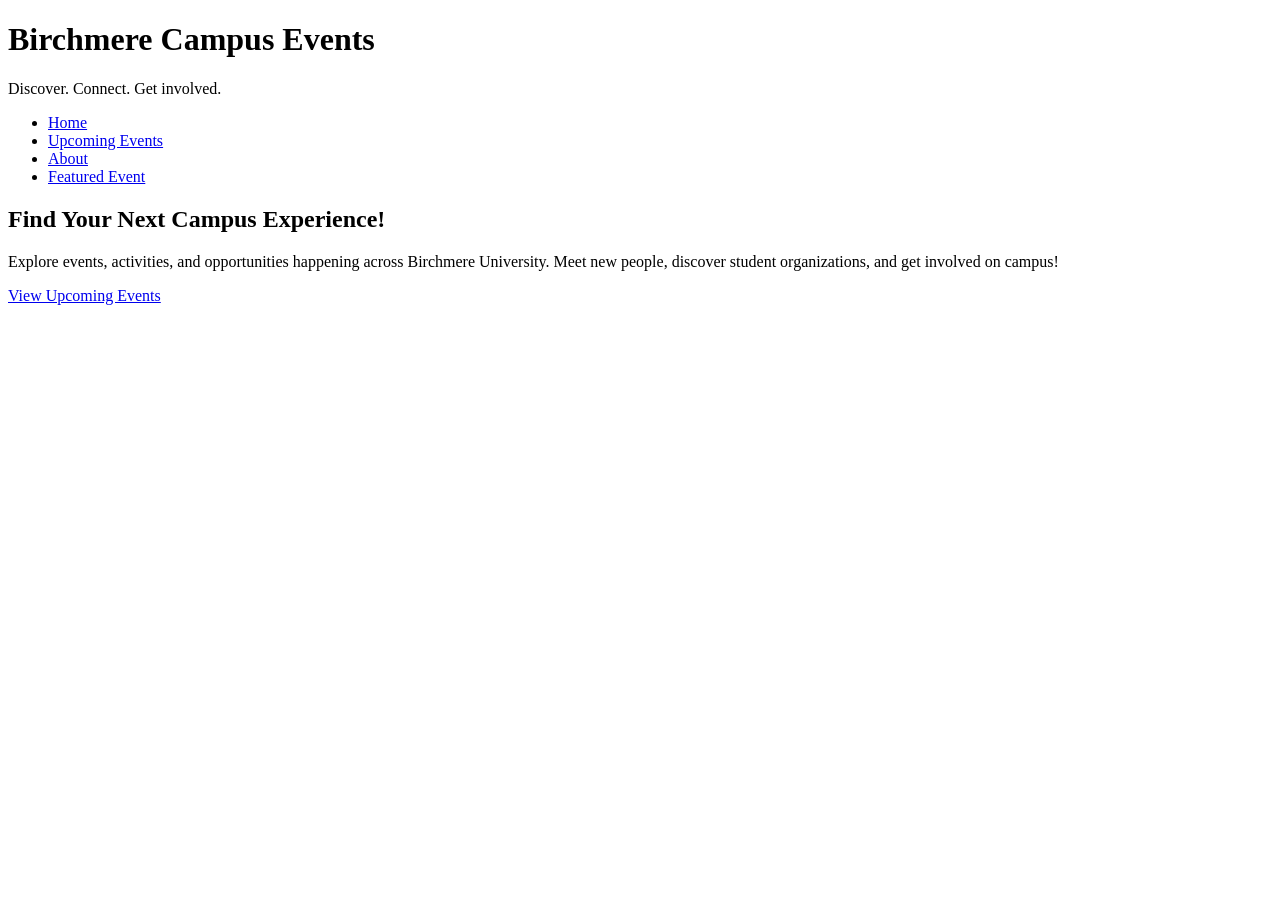
==== index.html @ f166d803 "working on event.html and index.html (started adding in the hero section and navigation links)" ====
<!DOCTYPE html>
<html lang="en">

<!--
  Name: Keile Cruz-Maldonado
  Date: Sept 12th, 2026
  CSC 372-01

  This is the index.html page for assignment 2
-->

<head>
    <meta charset="UTF-8">
    <meta name="viewport" content="width=device-width, initial-scale=1.0">
    <title>Birchmere University Campus Events</title>

    <link rel="stylesheet" href="css/style.css">

</head>

<body>

    <header>
        <div class="site-header">

            <h1>Birchmere Campus Events</h1>
            <p>Discover. Connect. Get involved.</p>

            <!-- Navigation Links -->
        </div>

        <nav>

            <ul>
                <li><a href="index.html">Home</a></li>
                <li><a href="#upcoming-events">Upcoming Events</a></li>
                <li><a href="#about">About</a></li>
                <li><a href="event.html">Featured Event</a></li>

            </ul>
        </nav>

    </header>

    <main>
        <!-- Hero Section -->
        <section class="hero">
            <div class="hero-content">
                <h2>Find Your Next Campus Experience!</h2>
                <p> Explore events, activities, and opportunities happening across Birchmere University. Meet new people,
                    discover student organizations, and get involved on campus! </p> <a class="button"
                    href="#upcoming-events"> View Upcoming Events </a>
            </div>

    </main>


</body>

</html>
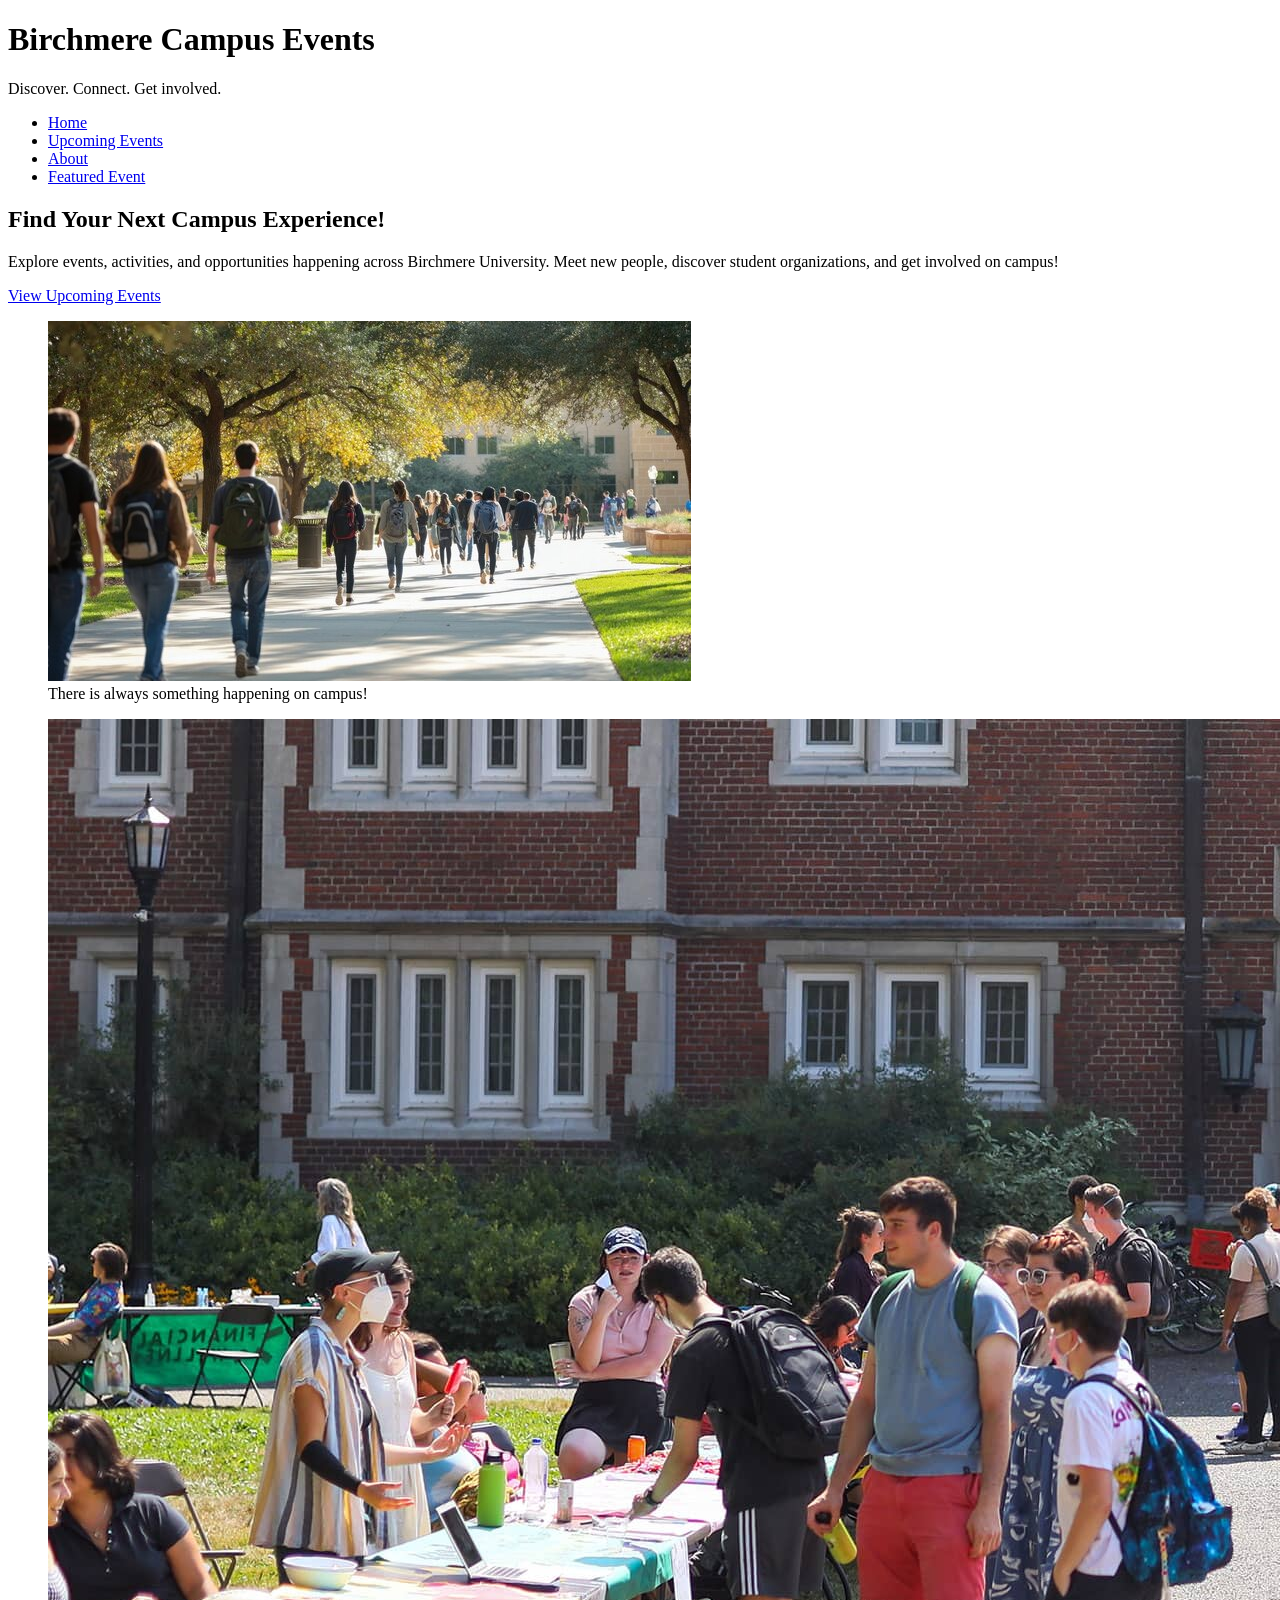
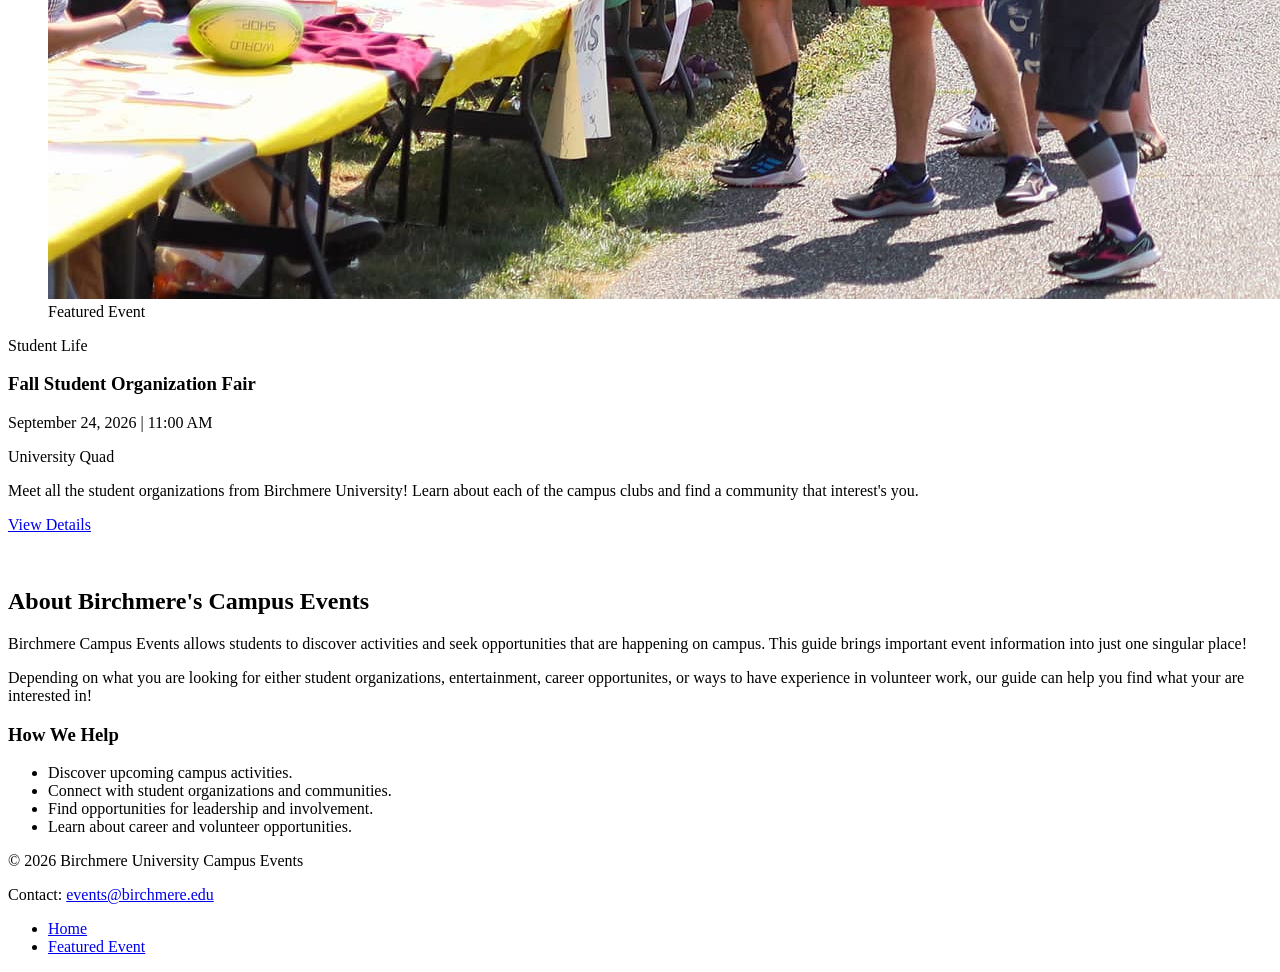
==== commit 77556fb2: "working on the content for index.html (added in the event cards, footer, and about section)" ====
--- a/index.html
+++ b/index.html
@@ -6,7 +6,10 @@
   Date: Sept 12th, 2026
   CSC 372-01
 
-  This is the index.html page for assignment 2
+  This is the index.html page for assignment 2 where it has the site-header and navigation, hero section,
+  upcoming events grid, about section, and footer. Most of the information that contains on the home page is
+  specifically information that contains upcoming events for a University to which it would allow an
+  upcoming student to discover new activities on campus.
 -->
 
 <head>
@@ -45,14 +48,132 @@
     <main>
         <!-- Hero Section -->
         <section class="hero">
+
             <div class="hero-content">
+
                 <h2>Find Your Next Campus Experience!</h2>
-                <p> Explore events, activities, and opportunities happening across Birchmere University. Meet new people,
-                    discover student organizations, and get involved on campus! </p> <a class="button"
-                    href="#upcoming-events"> View Upcoming Events </a>
+
+                <p> Explore events, activities, and opportunities happening across Birchmere University. Meet new
+                    people,
+                    discover student organizations, and get involved on campus!
+                </p>
+                <a class="button" href="#upcoming-events"> View Upcoming Events
+                </a>
             </div>
 
+            <figure class="hero-image">
+                <img src="images/campus-index.jpg" alt="Students walking around Birchmere Campus">
+                <figcaption>
+                    There is always something happening on campus!
+                </figcaption>
+            </figure>
+
+        </section>
+
+        <!-- Upcoming events display -->
+
+        <!-- Event Card 1 -->
+        <article class="event-card featured">
+            <figure>
+                <img src="images/event-main.jpg" alt="Students interacting with student organizations.">
+                <figcaption> Featured Event</figcaption>
+            </figure>
+
+            <div class="event-card-content">
+
+                <p class="category">Student Life</p>
+
+                <h3>Fall Student Organization Fair</h3>
+
+                <p> <time datetime="2026-09-24T11:00"> September 24, 2026 | 11:00 AM </time> </p>
+
+                <p> University Quad </p>
+
+                <p>
+                    Meet all the student organizations from Birchmere University! Learn about each of the campus clubs
+                    and find a community that interest's you.
+                </p>
+
+                <a href="event.html"> View Details</a>
+            </div>
+
+        </article>
+
+        <!-- Event Card 2 -->
+        <article class="event-card">
+
+            <figure>
+
+                <img src="" alt="">
+
+                <figcaption>
+
+                </figcaption>
+
+            </figure>
+
+
+        </article>
+
+        <!-- Event Card 3 -->
+
+        <!-- Event Card 4 -->
+
+        <!-- Event Card 5 -->
+
+        <!-- About Section -->
+        <section id="about-section">
+
+            <h2>About Birchmere's Campus Events</h2>
+
+            <p>Birchmere Campus Events allows students to discover activities and seek opportunities that are happening
+                on
+                campus. This guide brings important event information into just one singular place!
+            </p>
+
+            <p>Depending on what you are looking for either student organizations, entertainment, career opportunites,
+                or
+                ways to have experience in volunteer work, our guide can help you find what your are interested in!
+            </p>
+
+            <h3>How We Help</h3>
+
+            <ul>
+                <li>Discover upcoming campus activities.</li>
+                <li>Connect with student organizations and communities.</li>
+                <li>Find opportunities for leadership and involvement.</li>
+                <li>Learn about career and volunteer opportunities.</li>
+            </ul>
+
+        </section>
+
     </main>
+
+    <!-- Footer -->
+
+    <footer>
+        <div class="footer-content">
+
+            <p>
+                &copy; 2026 Birchmere University Campus Events
+            </p>
+
+            <p>
+                Contact:
+                <a href="mailto:events@birchmere.edu"> events@birchmere.edu </a>
+            </p>
+
+            <nav>
+
+                <ul>
+                    <li><a href="index.html">Home</a></li>
+                    <li><a href="event.html">Featured Event</a></li>
+                </ul>
+
+            </nav>
+        </div>
+
+    </footer>
 
 
 </body>
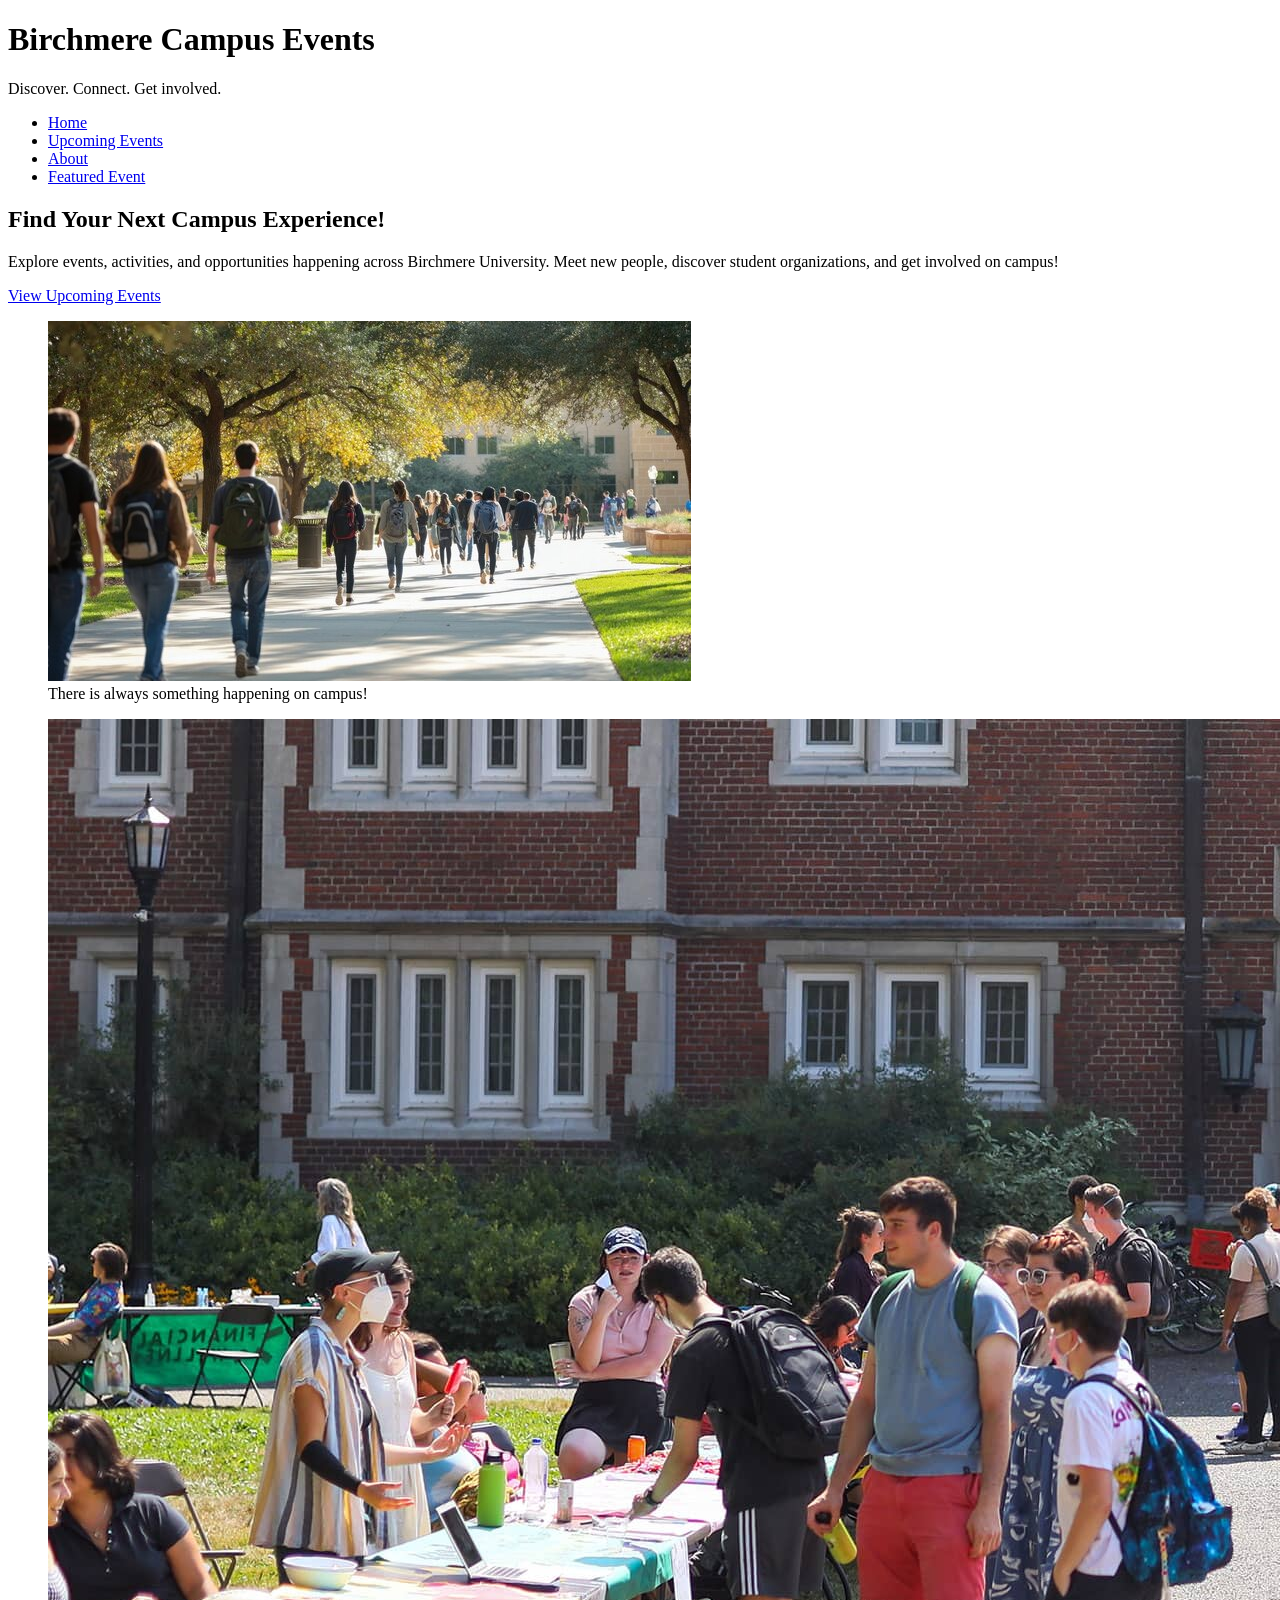
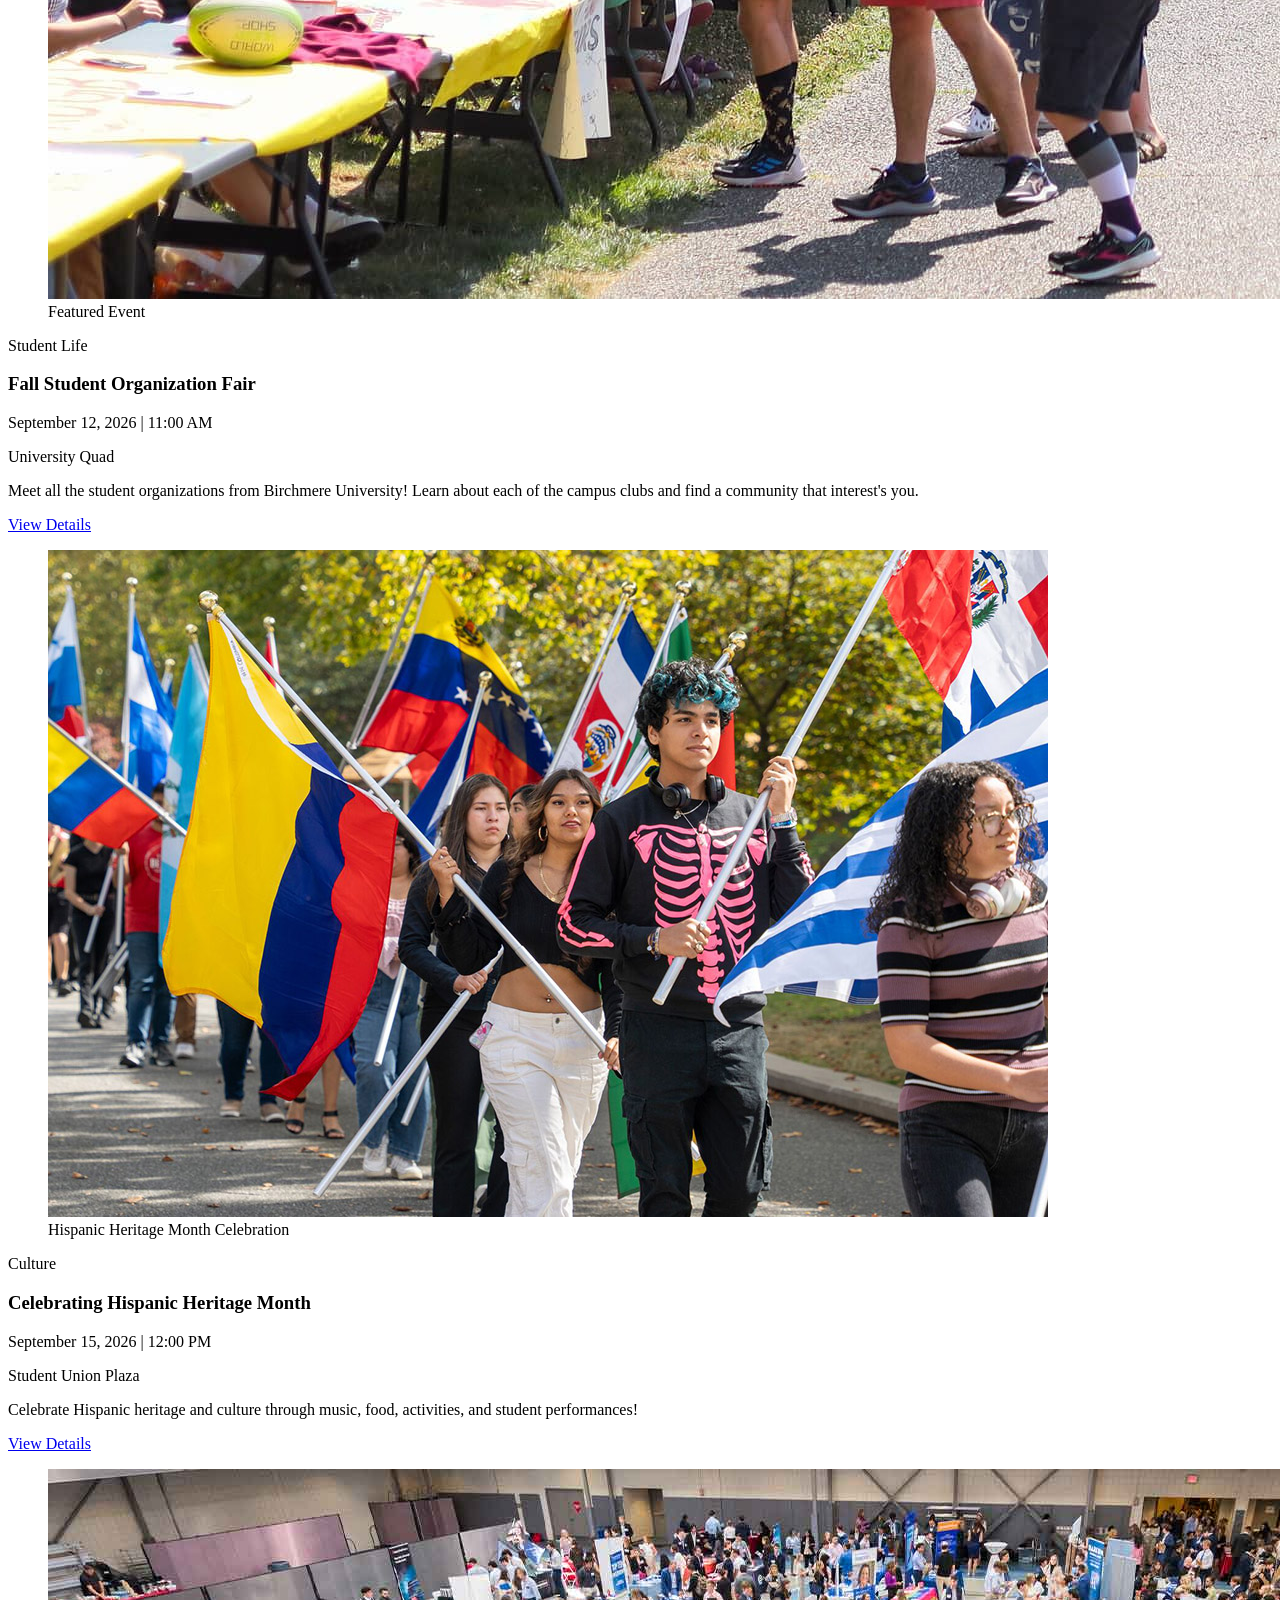
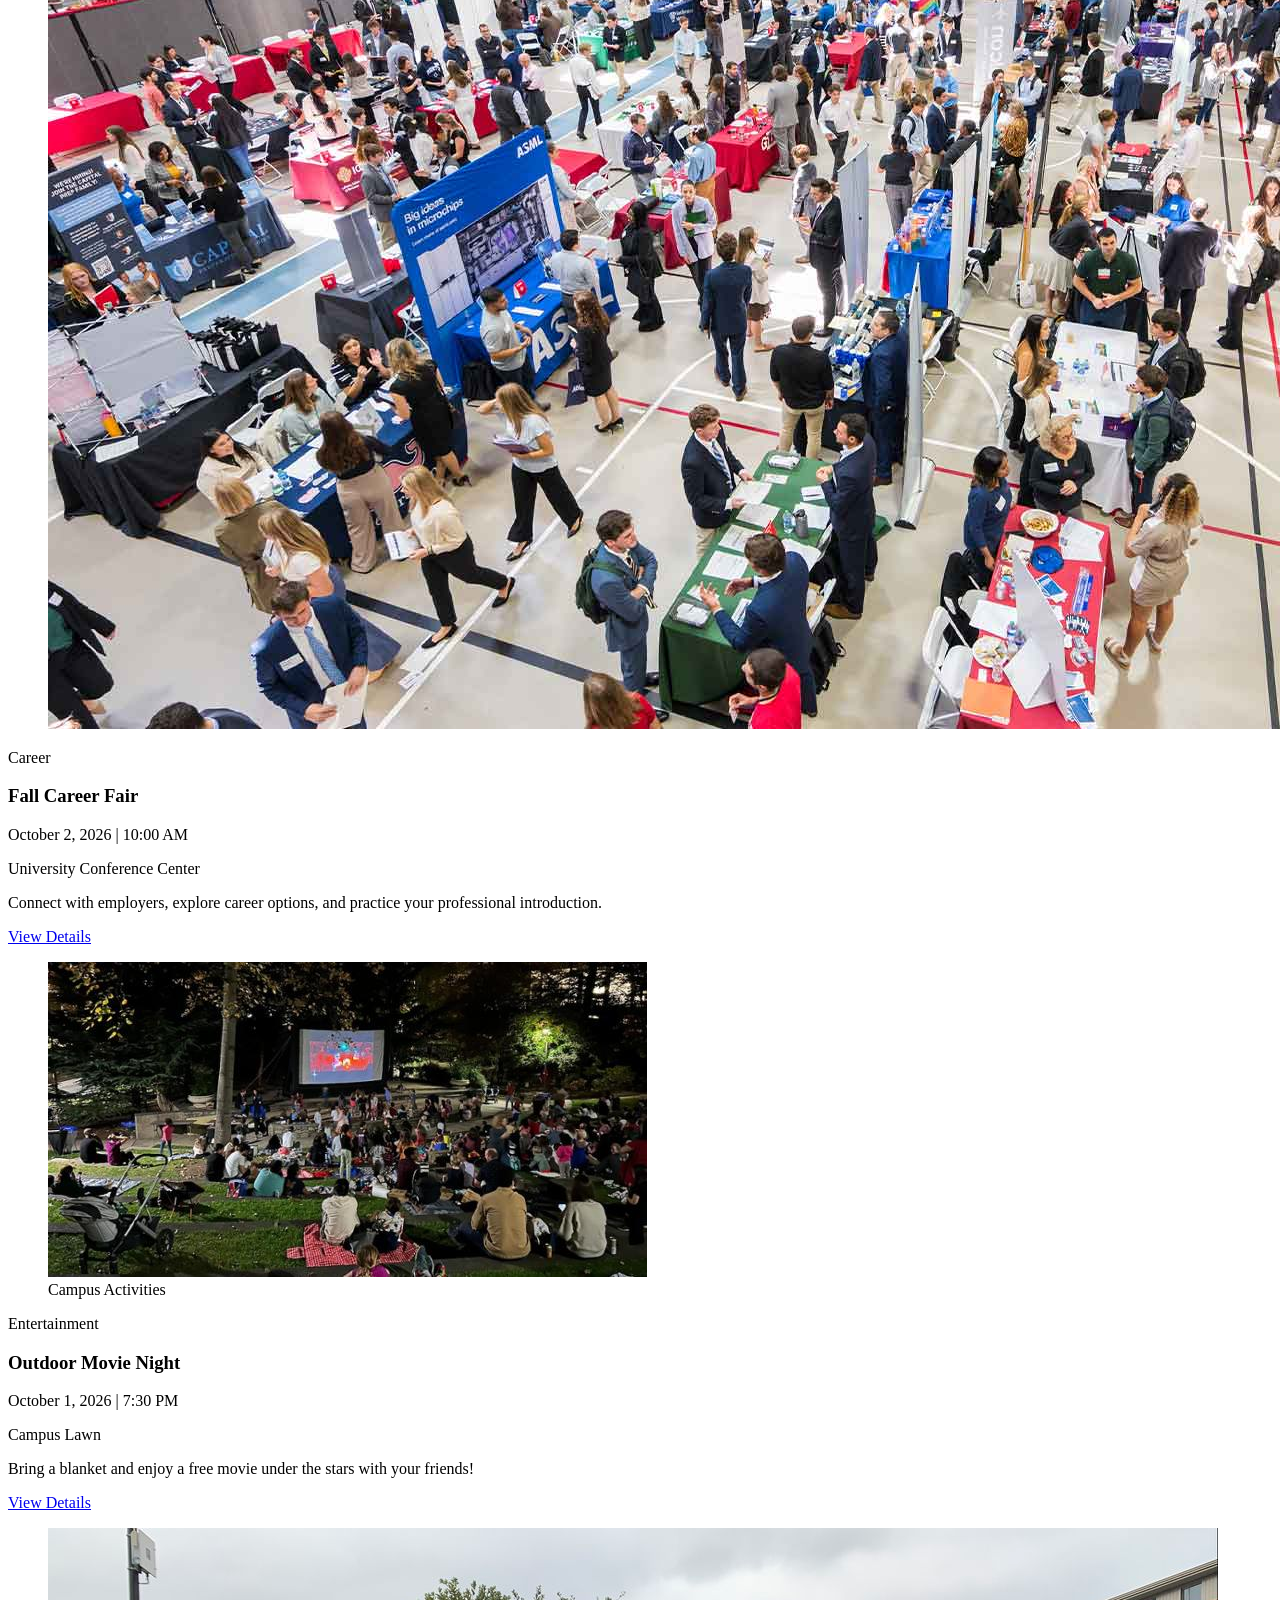
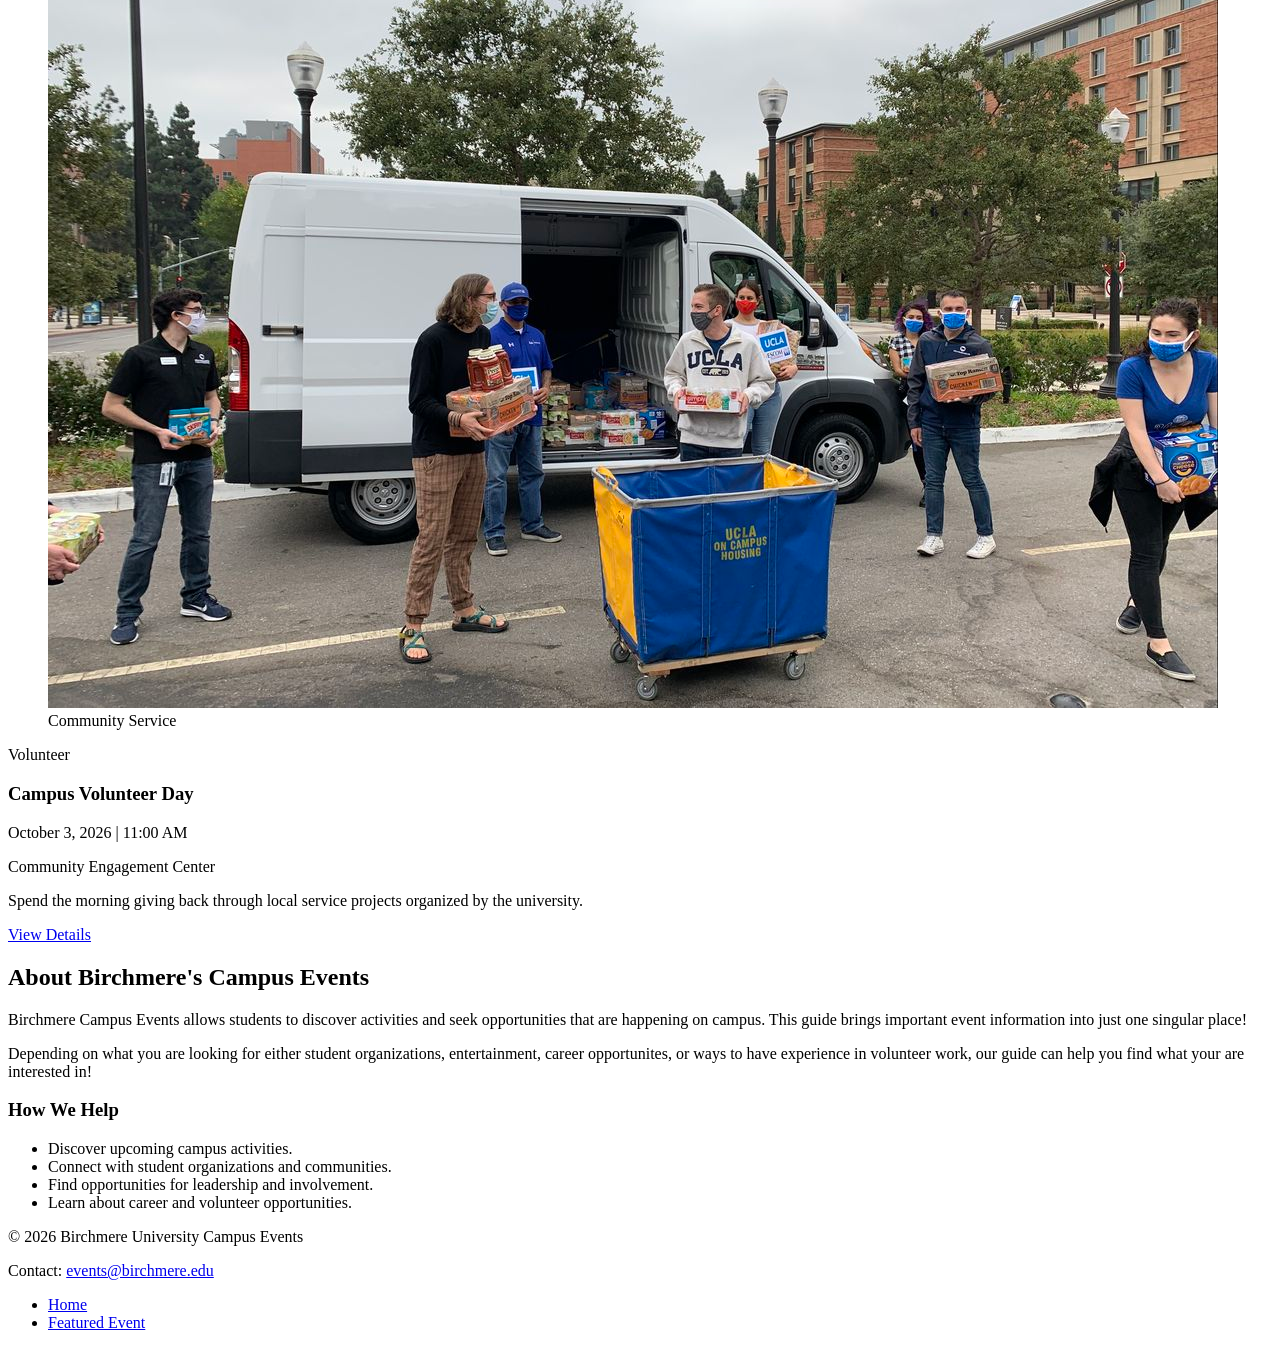
==== commit d5f7f672: "worked on the final touches for the index.html (added in the last 2 event card information)" ====
--- a/index.html
+++ b/index.html
@@ -46,6 +46,7 @@
     </header>
 
     <main>
+
         <!-- Hero Section -->
         <section class="hero">
 
@@ -73,9 +74,10 @@
         <!-- Upcoming events display -->
 
         <!-- Event Card 1 -->
+
         <article class="event-card featured">
             <figure>
-                <img src="images/event-main.jpg" alt="Students interacting with student organizations.">
+                <img src="images/event-1.jpg" alt="Students interacting with student organizations.">
                 <figcaption> Featured Event</figcaption>
             </figure>
 
@@ -85,7 +87,7 @@
 
                 <h3>Fall Student Organization Fair</h3>
 
-                <p> <time datetime="2026-09-24T11:00"> September 24, 2026 | 11:00 AM </time> </p>
+                <p> <time datetime="2026-09-12T11:00"> September 12, 2026 | 11:00 AM </time> </p>
 
                 <p> University Quad </p>
 
@@ -100,28 +102,122 @@
         </article>
 
         <!-- Event Card 2 -->
-        <article class="event-card">
-
-            <figure>
-
-                <img src="" alt="">
-
-                <figcaption>
-
-                </figcaption>
-
-            </figure>
-
+
+        <article class="event-card">
+
+            <figure>
+
+                <img src="images/event-2.jpg" alt="Students celebrating Hispanic Heritage Month">
+
+                <figcaption>Hispanic Heritage Month Celebration</figcaption>
+
+            </figure>
+
+            <div class="event-card-content">
+
+                <p class="category">Culture</p>
+
+                <h3>Celebrating Hispanic Heritage Month</h3>
+
+                <p> <time datetime="2026-09-15T12:00"> September 15, 2026 | 12:00 PM </time> </p>
+
+                <p>Student Union Plaza</p>
+
+                <p> Celebrate Hispanic heritage and culture through music, food, activities, and student performances!</p> 
+                
+                <a href="event.html">View Details</a>
+
+            </div>
 
         </article>
 
         <!-- Event Card 3 -->
 
+        <article class="event-card">
+
+            <figure>
+
+                <img src="images/event-3.jpg" alt="Students speaking with employers at a career fair.">
+
+            </figure>
+
+            <div class="event-card-content">
+
+                <p class="category">Career</p>
+
+                <h3>Fall Career Fair</h3>
+
+                <p> <time datetime="2026-10-02T10:00"> October 2, 2026 | 10:00 AM </time> </p>
+
+                <p>University Conference Center</p>
+
+                <p> Connect with employers, explore career options, and practice your professional introduction. </p>
+
+                <a href="event.html">View Details</a>
+            </div>
+
+        </article>
+
         <!-- Event Card 4 -->
 
+        <article class="event-card">
+            <figure>
+
+                <img src="images/event-4.jpg"
+                    alt="Outdoor Movie screening with stuednts sitting outside in the lawn.">
+                <figcaption>Campus Activities</figcaption>
+
+            </figure>
+
+            <div class="event-card-content">
+
+                <p class="category">Entertainment</p>
+
+                <h3>Outdoor Movie Night</h3>
+
+                <p> <time datetime="2026-10-01T19:30"> October 1, 2026 | 7:30 PM </time></p>
+
+                <p>Campus Lawn</p>
+
+                <p> Bring a blanket and enjoy a free movie under the stars with your friends! </p>
+
+                <a href="event.html">View Details</a>
+            </div>
+
+        </article>
+
         <!-- Event Card 5 -->
 
-        <!-- About Section -->
+        <article class="event-card">
+
+            <figure>
+
+                <img src="images/event-5.jpg" alt="Students working together for a volunteer project">
+
+                <figcaption>Community Service</figcaption>
+
+            </figure>
+
+            <div class="event-card-content">
+
+                <p class="category">Volunteer</p>
+
+                <h3>Campus Volunteer Day</h3>
+
+                <p> <time datetime="2026-10-03T11:00"> October 3, 2026 | 11:00 AM </time> </p>
+
+                <p>Community Engagement Center</p>
+
+                <p> Spend the morning giving back through local service projects organized by the university. </p>
+
+                <a href="event.html">View Details</a>
+
+            </div>
+
+        </article>
+
+        <!-- About Section (Information)-->
+
         <section id="about-section">
 
             <h2>About Birchmere's Campus Events</h2>
@@ -149,7 +245,7 @@
 
     </main>
 
-    <!-- Footer -->
+    <!-- Footer Section -->
 
     <footer>
         <div class="footer-content">
@@ -175,7 +271,6 @@
 
     </footer>
 
-
 </body>
 
 </html>
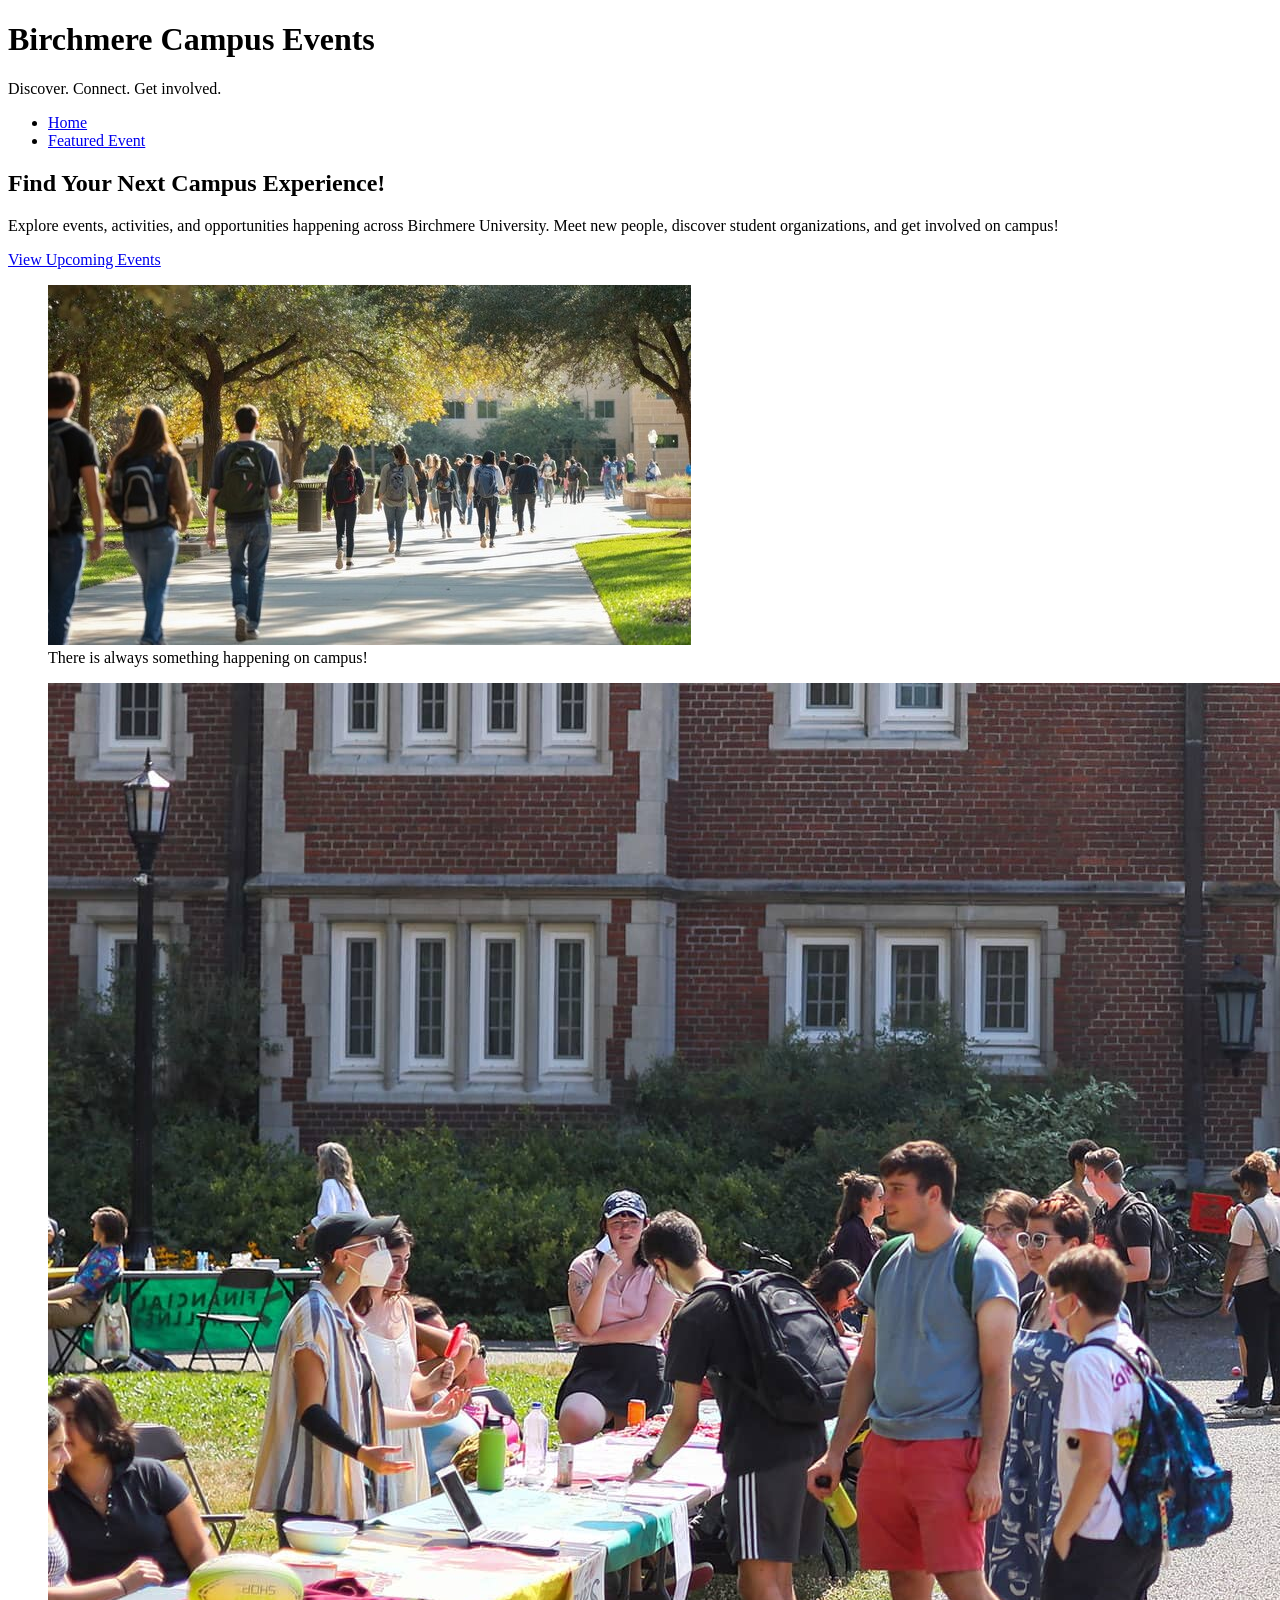
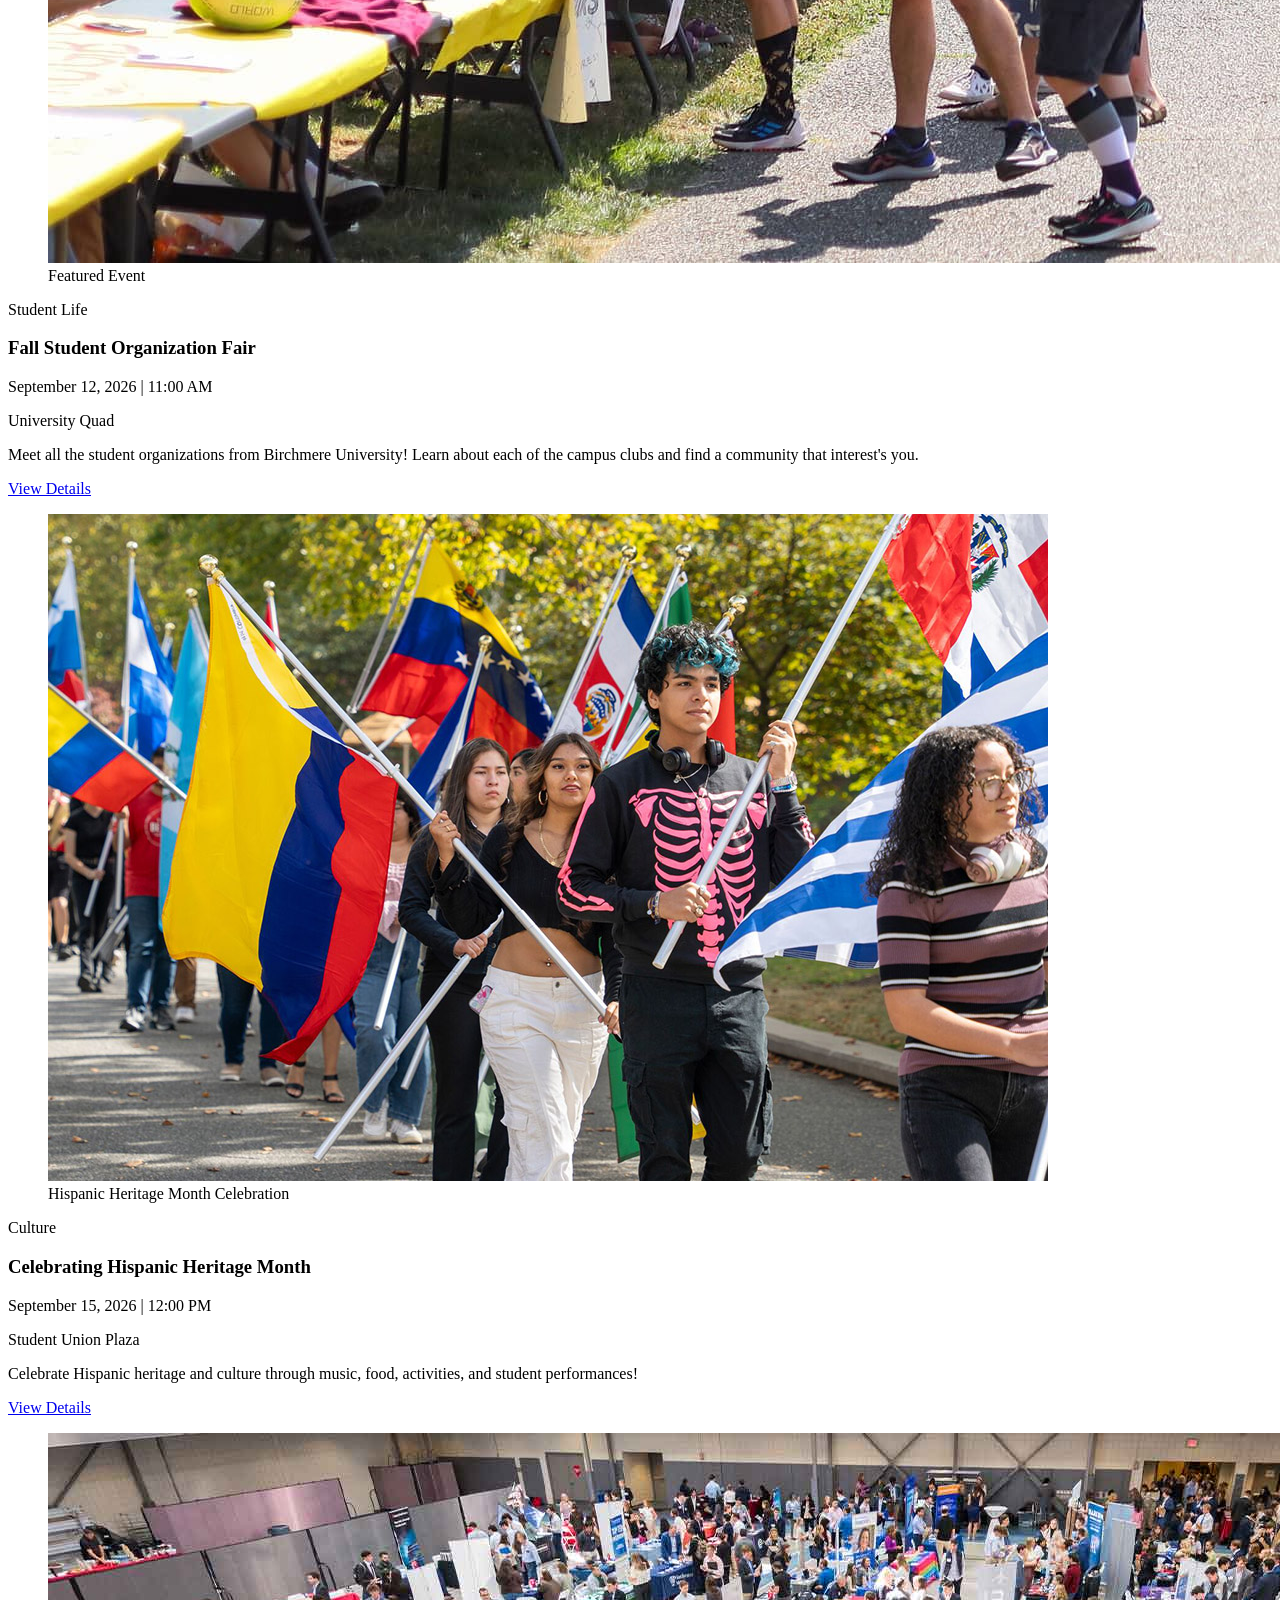
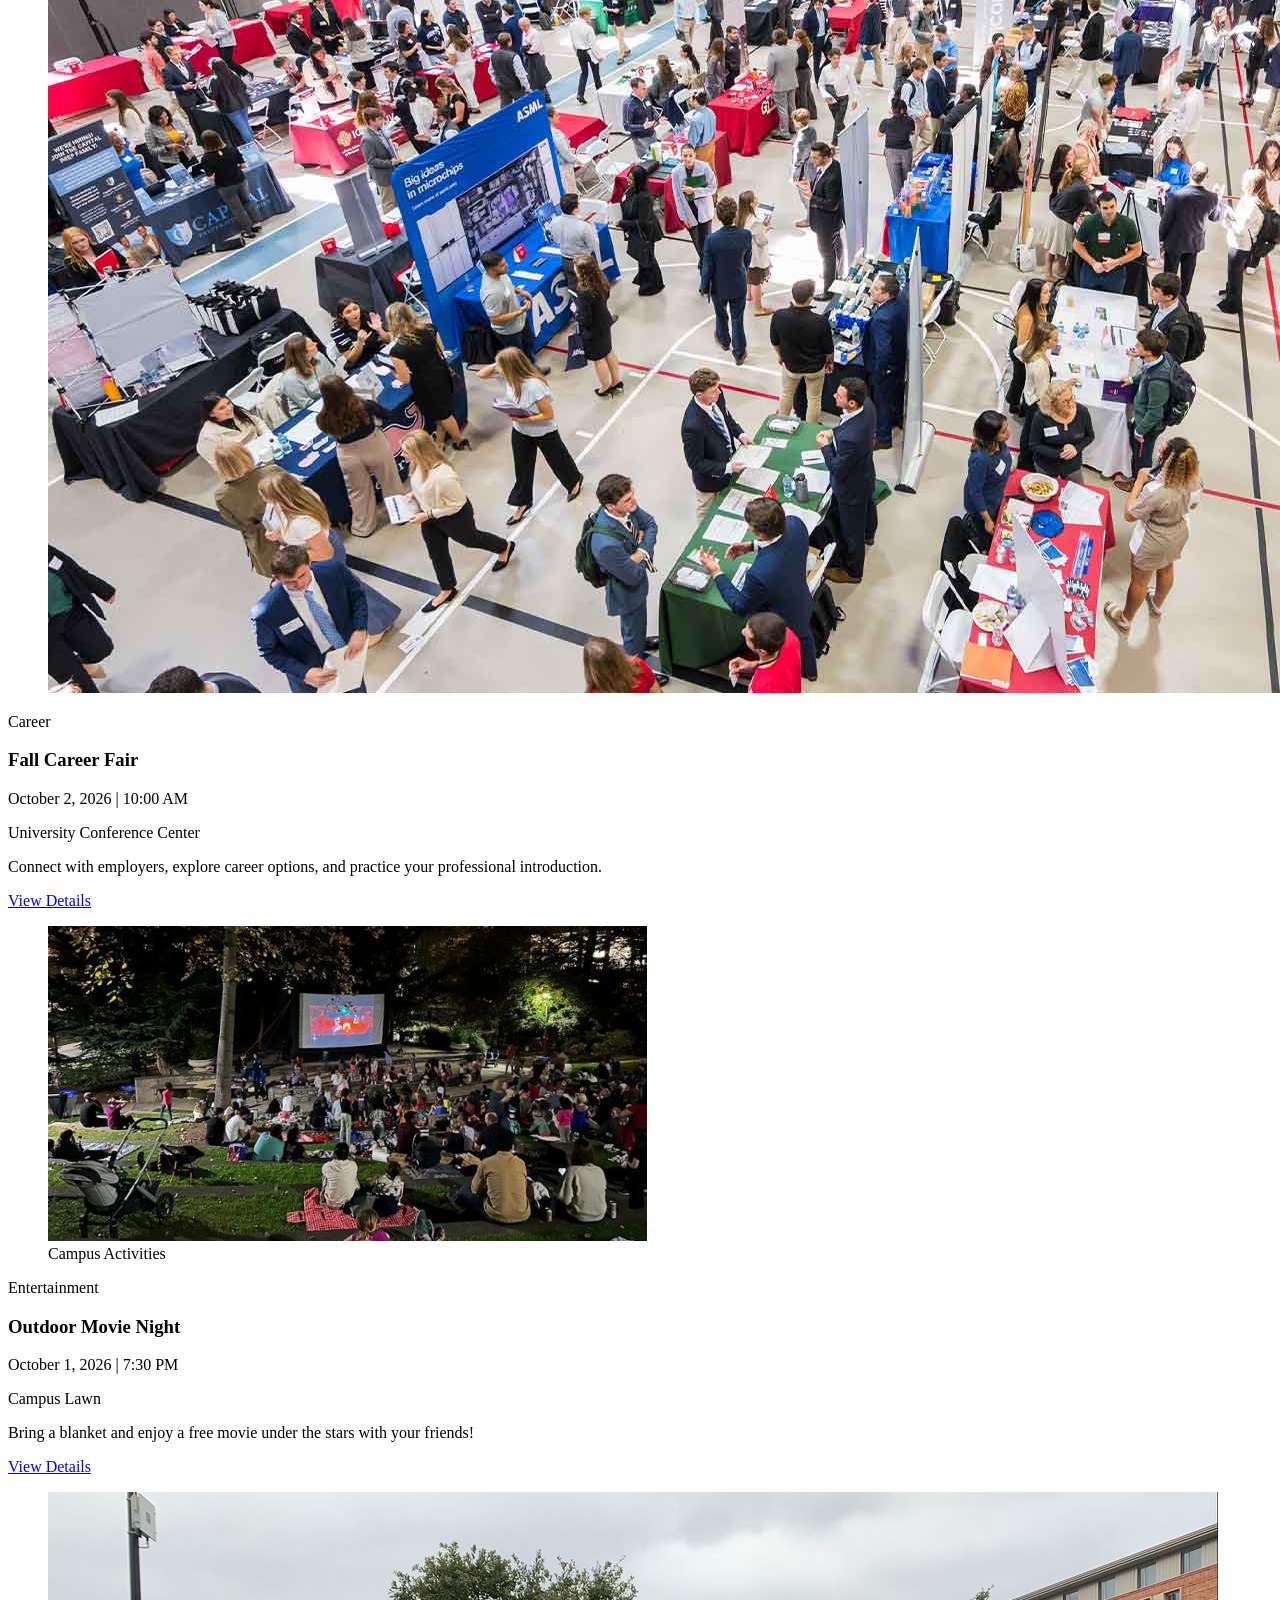
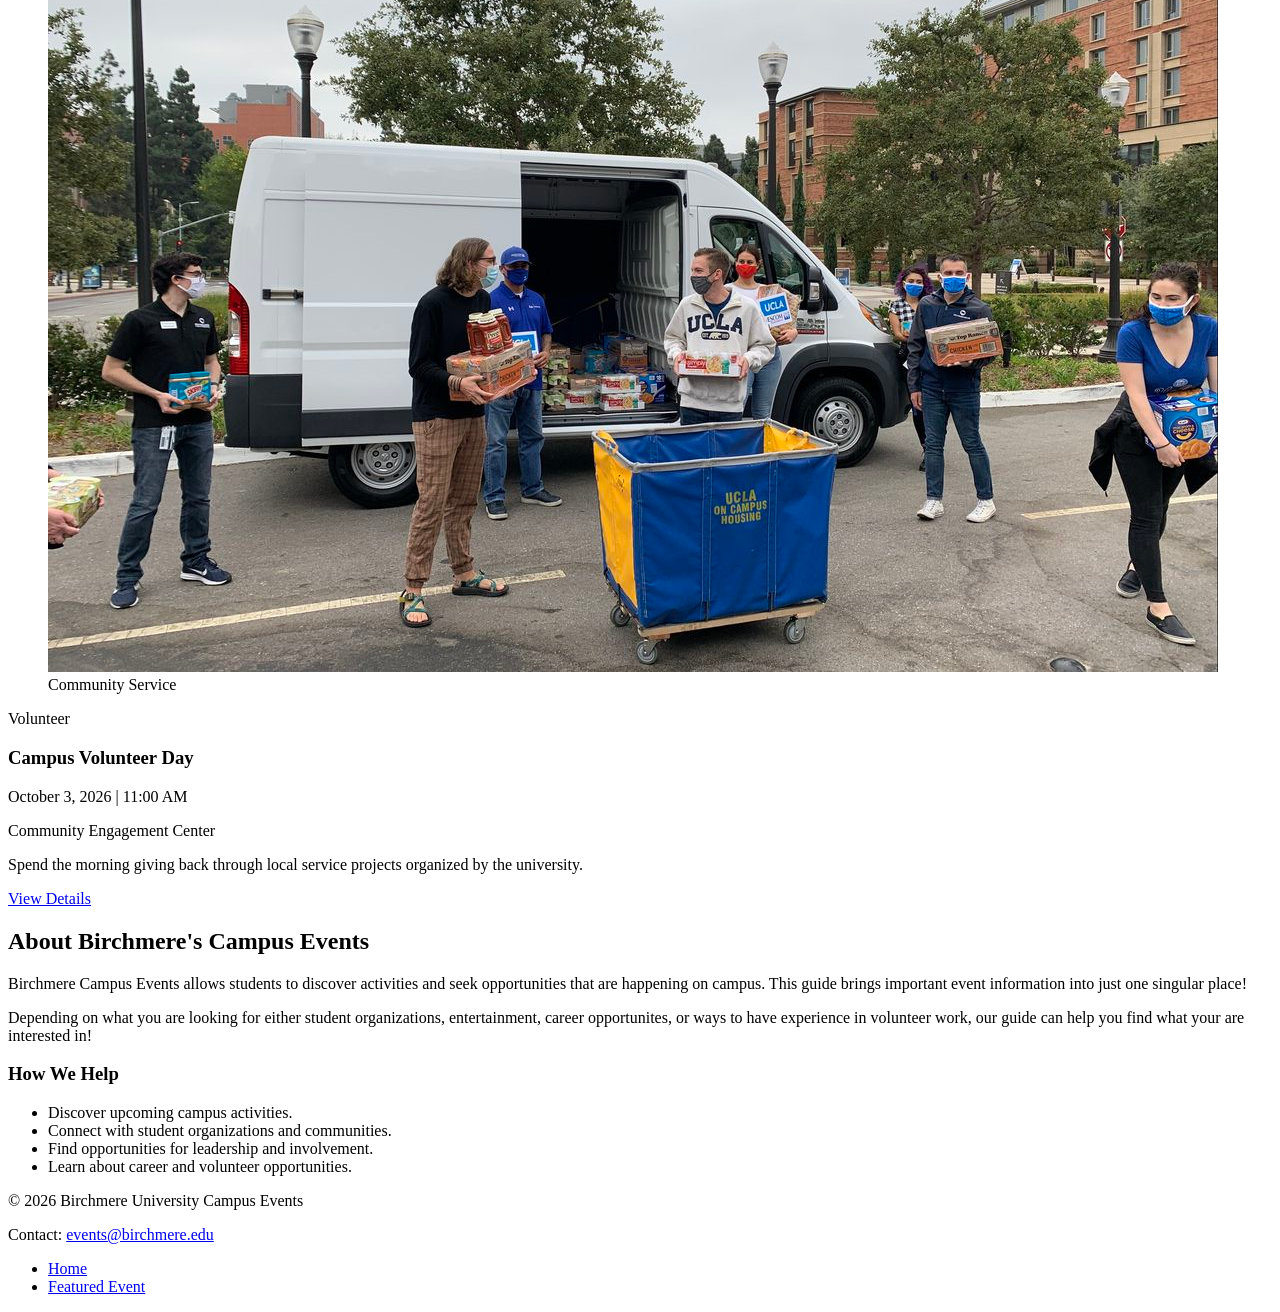
==== commit 00659e08: "working on the event.html page (added in information for accessibility info, event schedule, sidebar" ====
--- a/index.html
+++ b/index.html
@@ -36,8 +36,6 @@
 
             <ul>
                 <li><a href="index.html">Home</a></li>
-                <li><a href="#upcoming-events">Upcoming Events</a></li>
-                <li><a href="#about">About</a></li>
                 <li><a href="event.html">Featured Event</a></li>
 
             </ul>
@@ -54,12 +52,14 @@
 
                 <h2>Find Your Next Campus Experience!</h2>
 
-                <p> Explore events, activities, and opportunities happening across Birchmere University. Meet new
-                    people,
-                    discover student organizations, and get involved on campus!
+                <p> 
+                    Explore events, activities, and opportunities happening across Birchmere University. 
+                    Meet new people, discover student organizations, and get involved on campus!
                 </p>
+
                 <a class="button" href="#upcoming-events"> View Upcoming Events
                 </a>
+
             </div>
 
             <figure class="hero-image">
@@ -92,8 +92,8 @@
                 <p> University Quad </p>
 
                 <p>
-                    Meet all the student organizations from Birchmere University! Learn about each of the campus clubs
-                    and find a community that interest's you.
+                    Meet all the student organizations from Birchmere University! Learn about each of the campus 
+                    clubs and find a community that interest's you.
                 </p>
 
                 <a href="event.html"> View Details</a>
@@ -154,6 +154,7 @@
                 <p> Connect with employers, explore career options, and practice your professional introduction. </p>
 
                 <a href="event.html">View Details</a>
+                
             </div>
 
         </article>
@@ -208,7 +209,10 @@
 
                 <p>Community Engagement Center</p>
 
-                <p> Spend the morning giving back through local service projects organized by the university. </p>
+                <p> 
+                    Spend the morning giving back through local service 
+                    projects organized by the university. 
+                </p>
 
                 <a href="event.html">View Details</a>
 
@@ -222,14 +226,14 @@
 
             <h2>About Birchmere's Campus Events</h2>
 
-            <p>Birchmere Campus Events allows students to discover activities and seek opportunities that are happening
-                on
-                campus. This guide brings important event information into just one singular place!
-            </p>
-
-            <p>Depending on what you are looking for either student organizations, entertainment, career opportunites,
-                or
-                ways to have experience in volunteer work, our guide can help you find what your are interested in!
+            <p>
+                Birchmere Campus Events allows students to discover activities and seek opportunities that are 
+                happening on campus. This guide brings important event information into just one singular place!
+            </p>
+
+            <p>
+                Depending on what you are looking for either student organizations, entertainment, career opportunites,
+                or ways to have experience in volunteer work, our guide can help you find what your are interested in!
             </p>
 
             <h3>How We Help</h3>
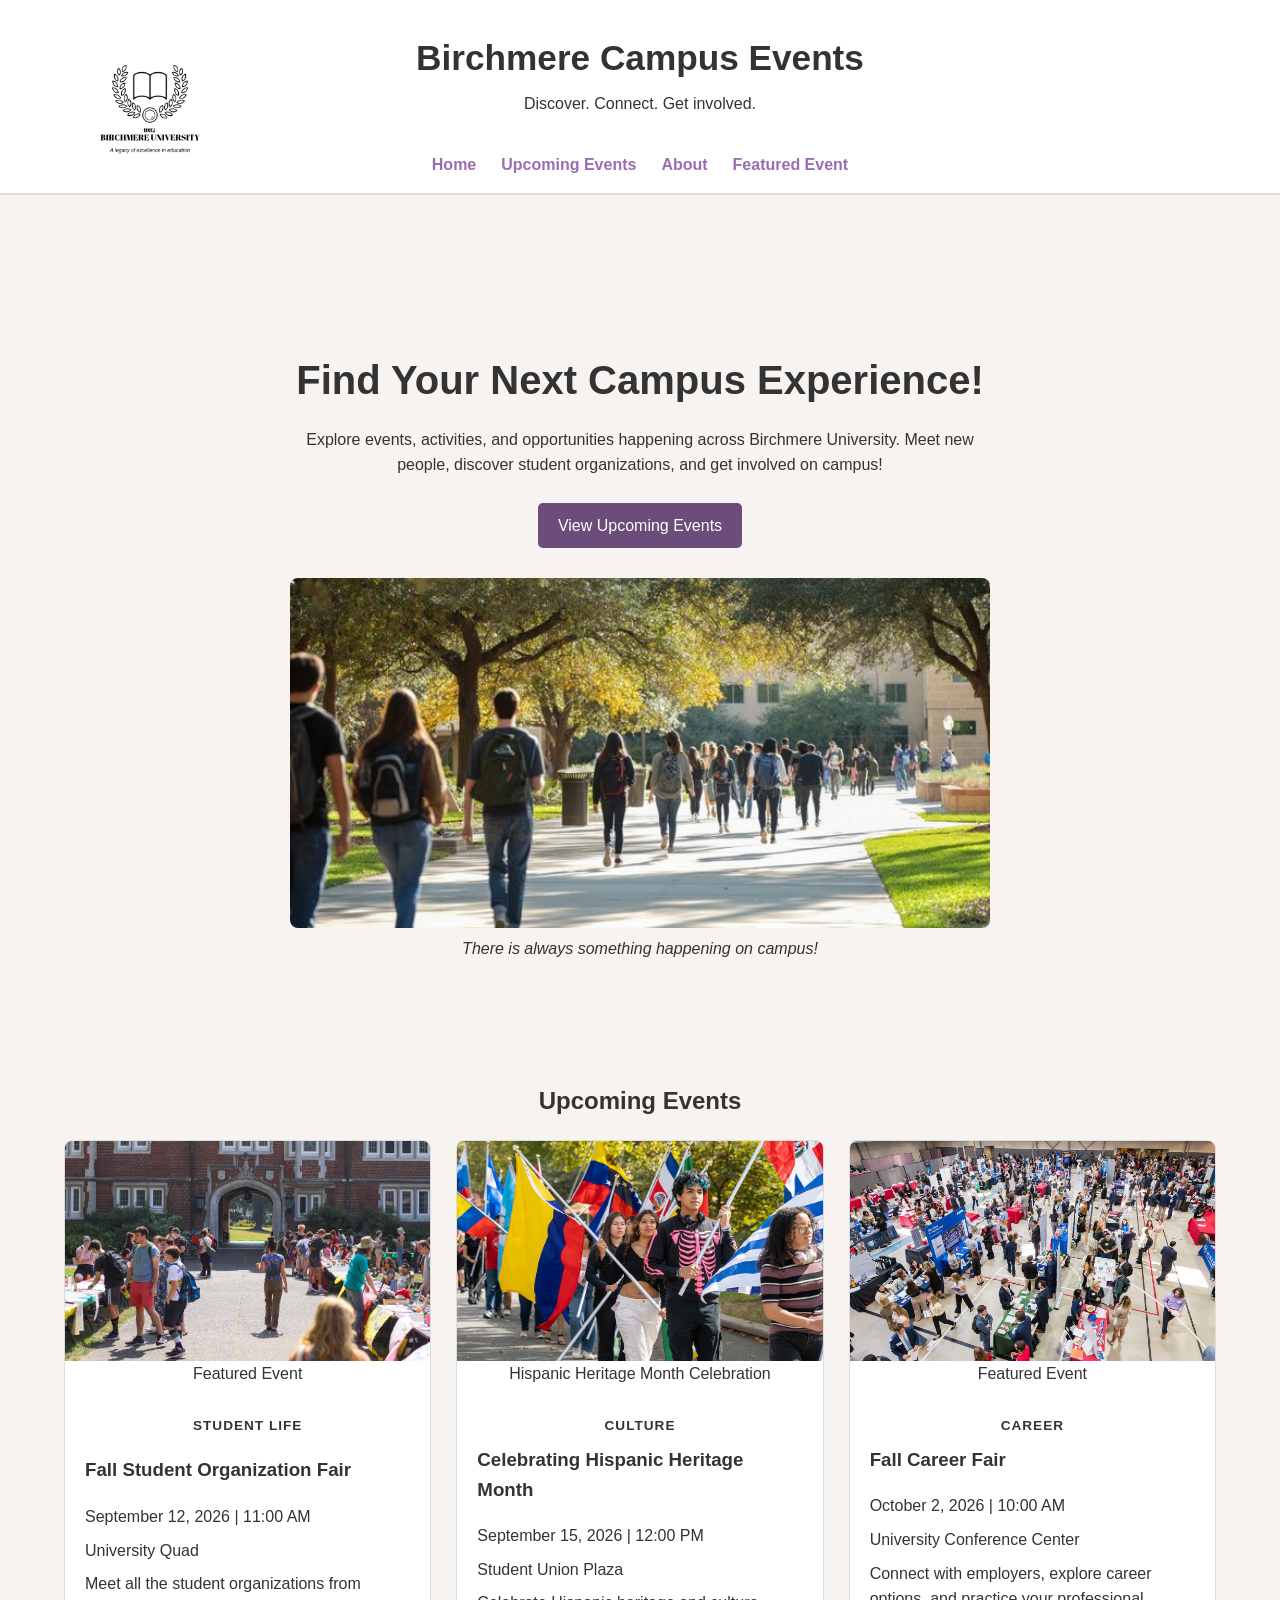
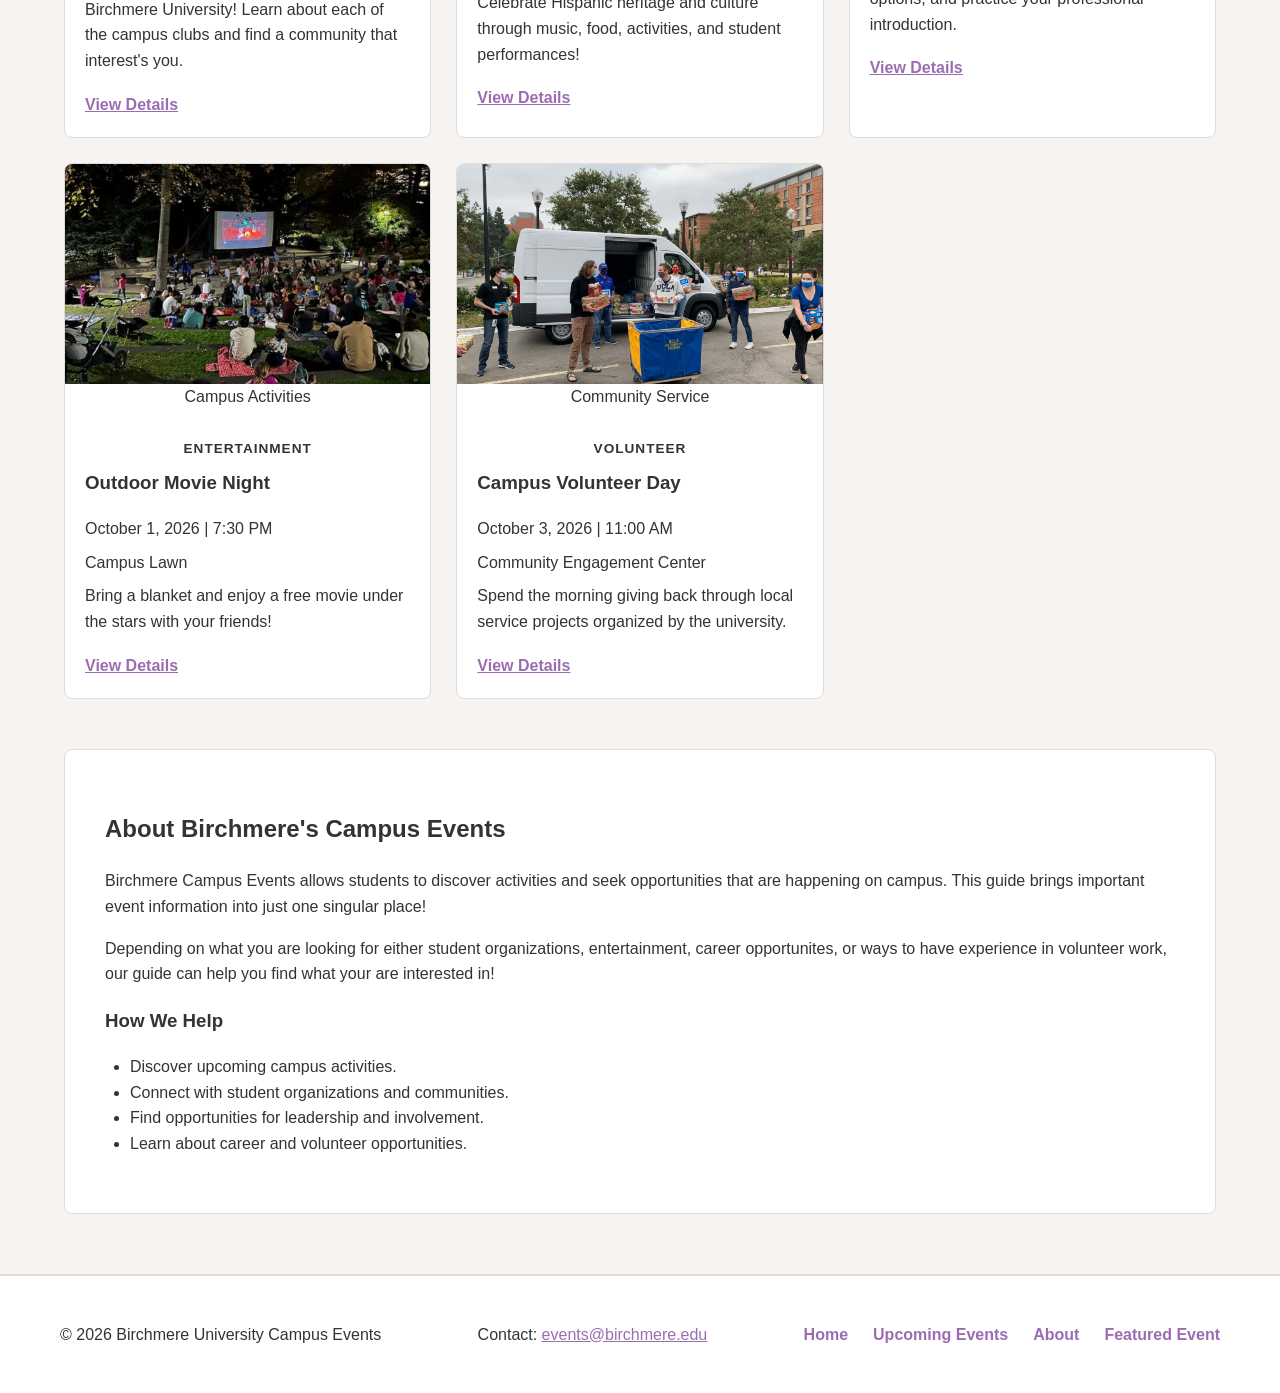
==== commit 8c8b9342: "working on event.html, index.html, and adding in the styling for both of the pages on style.css. Wor" ====
--- a/index.html
+++ b/index.html
@@ -6,10 +6,12 @@
   Date: Sept 12th, 2026
   CSC 372-01
 
-  This is the index.html page for assignment 2 where it has the site-header and navigation, hero section,
-  upcoming events grid, about section, and footer. Most of the information that contains on the home page is
-  specifically information that contains upcoming events for a University to which it would allow an
-  upcoming student to discover new activities on campus.
+  This is the index.html page for assignment 2 where it has a shared site-header and navigation with
+  the event.html. Their is also a hero section that gives back ground information about the site itself, 
+  then 5 upcoming event cards that contains information within them, and lastly an about section that goes 
+  more into detail about the purpose of the website itself. Also their is a footer that is shared 
+  between the index.html and event.html where it contains a copyright, email, and two useful navigation links.
+
 -->
 
 <head>
@@ -26,16 +28,24 @@
     <header>
         <div class="site-header">
 
-            <h1>Birchmere Campus Events</h1>
-            <p>Discover. Connect. Get involved.</p>
+            <img src="images/logo-uni.png" alt="Birchmere University Logo">
+
+            <div class="header-text">
+
+                <h1>Birchmere Campus Events</h1>
+                <p>Discover. Connect. Get involved.</p>
+
+            </div>
+
+        </div>
+
+        <nav>
 
             <!-- Navigation Links -->
-        </div>
-
-        <nav>
-
             <ul>
                 <li><a href="index.html">Home</a></li>
+                <li><a href="#upcoming-events">Upcoming Events</a></li>
+                <li><a href="#about">About</a></li>
                 <li><a href="event.html">Featured Event</a></li>
 
             </ul>
@@ -52,182 +62,203 @@
 
                 <h2>Find Your Next Campus Experience!</h2>
 
-                <p> 
-                    Explore events, activities, and opportunities happening across Birchmere University. 
+                <p>
+                    Explore events, activities, and opportunities happening across Birchmere University.
                     Meet new people, discover student organizations, and get involved on campus!
                 </p>
 
-                <a class="button" href="#upcoming-events"> View Upcoming Events
+                <a class="button" href="event.html"> View Upcoming Events
                 </a>
 
             </div>
 
             <figure class="hero-image">
+
                 <img src="images/campus-index.jpg" alt="Students walking around Birchmere Campus">
+
                 <figcaption>
                     There is always something happening on campus!
                 </figcaption>
+
             </figure>
 
         </section>
 
         <!-- Upcoming events display -->
 
-        <!-- Event Card 1 -->
-
-        <article class="event-card featured">
-            <figure>
-                <img src="images/event-1.jpg" alt="Students interacting with student organizations.">
-                <figcaption> Featured Event</figcaption>
-            </figure>
-
-            <div class="event-card-content">
-
-                <p class="category">Student Life</p>
-
-                <h3>Fall Student Organization Fair</h3>
-
-                <p> <time datetime="2026-09-12T11:00"> September 12, 2026 | 11:00 AM </time> </p>
-
-                <p> University Quad </p>
-
-                <p>
-                    Meet all the student organizations from Birchmere University! Learn about each of the campus 
-                    clubs and find a community that interest's you.
-                </p>
-
-                <a href="event.html"> View Details</a>
+        <section id="upcoming-events" class="events-section">
+
+            <h2>Upcoming Events</h2>
+
+            <div class="events-grid">
+
+                <!-- Event Card 1 -->
+
+
+                <article class="event-card-featured">
+
+                    <figure>
+
+                        <img src="images/event-1.jpg" alt="Students interacting with student organizations.">
+                        <figcaption> Featured Event</figcaption>
+
+                    </figure>
+
+                    <div class="event-card-content">
+
+                        <p class="category">Student Life</p>
+
+                        <h3>Fall Student Organization Fair</h3>
+
+                        <p> <time datetime="2026-09-12T11:00"> September 12, 2026 | 11:00 AM </time> </p>
+
+                        <p> University Quad </p>
+
+                        <p>
+                            Meet all the student organizations from Birchmere University! Learn about each of the campus
+                            clubs and find a community that interest's you.
+                        </p>
+
+                        <a href="event.html"> View Details</a>
+                    </div>
+
+                </article>
+
+                <!-- Event Card 2 -->
+
+                <article class="event-card">
+
+                    <figure>
+
+                        <img src="images/event-2.jpg" alt="Students celebrating Hispanic Heritage Month">
+
+                        <figcaption>Hispanic Heritage Month Celebration</figcaption>
+
+                    </figure>
+
+                    <div class="event-card-content">
+
+                        <p class="category">Culture</p>
+
+                        <h3>Celebrating Hispanic Heritage Month</h3>
+
+                        <p> <time datetime="2026-09-15T12:00"> September 15, 2026 | 12:00 PM </time> </p>
+
+                        <p>Student Union Plaza</p>
+
+                        <p> Celebrate Hispanic heritage and culture through music, food, activities, and student
+                            performances!
+                        </p>
+
+                        <a href="event.html">View Details</a>
+
+                    </div>
+
+                </article>
+
+                <!-- Event Card 3 -->
+
+                <article class="event-card">
+
+                    <figure>
+
+                        <img src="images/event-3.jpg" alt="Students speaking with employers at a career fair.">
+                        <figcaption>Featured Event</figcaption>
+
+                    </figure>
+
+                    <div class="event-card-content">
+
+                        <p class="category">Career</p>
+
+                        <h3>Fall Career Fair</h3>
+
+                        <p> <time datetime="2026-10-02T10:00"> October 2, 2026 | 10:00 AM </time> </p>
+
+                        <p>University Conference Center</p>
+
+                        <p> Connect with employers, explore career options, and practice your professional introduction.
+                        </p>
+
+                        <a href="event.html">View Details</a>
+
+                    </div>
+
+                </article>
+
+                <!-- Event Card 4 -->
+
+                <article class="event-card">
+                    <figure>
+
+                        <img src="images/event-4.jpg"
+                            alt="Outdoor Movie screening with students sitting outside in the lawn.">
+                        <figcaption>Campus Activities</figcaption>
+
+                    </figure>
+
+                    <div class="event-card-content">
+
+                        <p class="category">Entertainment</p>
+
+                        <h3>Outdoor Movie Night</h3>
+
+                        <p> <time datetime="2026-10-01T19:30"> October 1, 2026 | 7:30 PM </time></p>
+
+                        <p>Campus Lawn</p>
+
+                        <p> Bring a blanket and enjoy a free movie under the stars with your friends! </p>
+
+                        <a href="event.html">View Details</a>
+                    </div>
+
+                </article>
+
+                <!-- Event Card 5 -->
+
+                <article class="event-card">
+
+                    <figure>
+
+                        <img src="images/event-5.jpg" alt="Students working together for a volunteer project">
+
+                        <figcaption>Community Service</figcaption>
+
+                    </figure>
+
+                    <div class="event-card-content">
+
+                        <p class="category">Volunteer</p>
+
+                        <h3>Campus Volunteer Day</h3>
+
+                        <p> <time datetime="2026-10-03T11:00"> October 3, 2026 | 11:00 AM </time> </p>
+
+                        <p>Community Engagement Center</p>
+
+                        <p>
+                            Spend the morning giving back through local service
+                            projects organized by the university.
+                        </p>
+
+                        <a href="event.html">View Details</a>
+
+                    </div>
+
+                </article>
+
             </div>
 
-        </article>
-
-        <!-- Event Card 2 -->
-
-        <article class="event-card">
-
-            <figure>
-
-                <img src="images/event-2.jpg" alt="Students celebrating Hispanic Heritage Month">
-
-                <figcaption>Hispanic Heritage Month Celebration</figcaption>
-
-            </figure>
-
-            <div class="event-card-content">
-
-                <p class="category">Culture</p>
-
-                <h3>Celebrating Hispanic Heritage Month</h3>
-
-                <p> <time datetime="2026-09-15T12:00"> September 15, 2026 | 12:00 PM </time> </p>
-
-                <p>Student Union Plaza</p>
-
-                <p> Celebrate Hispanic heritage and culture through music, food, activities, and student performances!</p> 
-                
-                <a href="event.html">View Details</a>
-
-            </div>
-
-        </article>
-
-        <!-- Event Card 3 -->
-
-        <article class="event-card">
-
-            <figure>
-
-                <img src="images/event-3.jpg" alt="Students speaking with employers at a career fair.">
-
-            </figure>
-
-            <div class="event-card-content">
-
-                <p class="category">Career</p>
-
-                <h3>Fall Career Fair</h3>
-
-                <p> <time datetime="2026-10-02T10:00"> October 2, 2026 | 10:00 AM </time> </p>
-
-                <p>University Conference Center</p>
-
-                <p> Connect with employers, explore career options, and practice your professional introduction. </p>
-
-                <a href="event.html">View Details</a>
-                
-            </div>
-
-        </article>
-
-        <!-- Event Card 4 -->
-
-        <article class="event-card">
-            <figure>
-
-                <img src="images/event-4.jpg"
-                    alt="Outdoor Movie screening with stuednts sitting outside in the lawn.">
-                <figcaption>Campus Activities</figcaption>
-
-            </figure>
-
-            <div class="event-card-content">
-
-                <p class="category">Entertainment</p>
-
-                <h3>Outdoor Movie Night</h3>
-
-                <p> <time datetime="2026-10-01T19:30"> October 1, 2026 | 7:30 PM </time></p>
-
-                <p>Campus Lawn</p>
-
-                <p> Bring a blanket and enjoy a free movie under the stars with your friends! </p>
-
-                <a href="event.html">View Details</a>
-            </div>
-
-        </article>
-
-        <!-- Event Card 5 -->
-
-        <article class="event-card">
-
-            <figure>
-
-                <img src="images/event-5.jpg" alt="Students working together for a volunteer project">
-
-                <figcaption>Community Service</figcaption>
-
-            </figure>
-
-            <div class="event-card-content">
-
-                <p class="category">Volunteer</p>
-
-                <h3>Campus Volunteer Day</h3>
-
-                <p> <time datetime="2026-10-03T11:00"> October 3, 2026 | 11:00 AM </time> </p>
-
-                <p>Community Engagement Center</p>
-
-                <p> 
-                    Spend the morning giving back through local service 
-                    projects organized by the university. 
-                </p>
-
-                <a href="event.html">View Details</a>
-
-            </div>
-
-        </article>
+        </section>
 
         <!-- About Section (Information)-->
 
-        <section id="about-section">
+        <section id="about" class="about-section">
 
             <h2>About Birchmere's Campus Events</h2>
 
             <p>
-                Birchmere Campus Events allows students to discover activities and seek opportunities that are 
+                Birchmere Campus Events allows students to discover activities and seek opportunities that are
                 happening on campus. This guide brings important event information into just one singular place!
             </p>
 
@@ -266,8 +297,12 @@
             <nav>
 
                 <ul>
+
                     <li><a href="index.html">Home</a></li>
+                    <li><a href="#upcoming-events">Upcoming Events</a></li>
+                    <li><a href="#about">About</a></li>
                     <li><a href="event.html">Featured Event</a></li>
+                    
                 </ul>
 
             </nav>
--- a/css/style.css
+++ b/css/style.css
@@ -0,0 +1,458 @@
+/* general style for the website layout */
+
+* {
+    box-sizing: border-box;
+}
+
+body {
+    margin: 0;
+    font-family: Arial, sans-serif;
+    line-height: 1.6;
+    background-color: #f7f3f0;
+    color: #333;
+}
+
+img {
+    max-width: 100%;
+    display: block;
+}
+
+a {
+    color: #6b4c7a;
+}
+
+a {
+    color: #9b6db0;
+}
+
+/* header section */
+
+header {
+    background-color: #ffffff;
+    border-bottom: 2px solid #ddd;
+}
+
+.site-header {
+    max-width: 1200px;
+    margin: 0 auto;
+    padding: 30px 20px 20px;
+    position: relative;
+    text-align: center;
+}
+
+.site-header h1 {
+    margin: 0;
+    font-size: 2.2rem;
+}
+
+.site-header p {
+    margin: 5px 0 0;
+}
+
+/* Header text */
+
+.header-text {
+    width: 350px;
+    flex-shrink: 0;
+}
+
+nav ul {
+    list-style: none;
+    margin: 0;
+    padding: 15px 20px;
+    display: flex;
+    justify-content: center;
+    align-items: center;
+    gap: 25px;
+    flex-wrap: wrap;
+}
+
+nav a {
+    text-decoration: none;
+    font-weight: bold;
+}
+
+.header-text {
+    width: 100%;
+    text-align: center;
+}
+
+.site-header h1 {
+    margin: 0;
+    font-size: 2.2rem;
+    white-space: nowrap;
+}
+
+.site-header p {
+    margin: 5px 0 0;
+}
+
+/* Uni-logo design */
+
+.site-header img {
+    width: 160px;
+    height: 160px;
+    object-fit: contain;
+
+    position: absolute;
+    left: 30px;
+    top: 30px;
+}
+
+/* main section */
+
+main {
+    width: 90%;
+    max-width: 1200px;
+    margin: 0 auto;
+}
+
+section {
+    margin: 50px 0;
+}
+
+/* hero section */
+
+
+.hero {
+    padding: 70px 20px;
+    text-align: center;
+}
+
+.hero-content {
+    text-align: center;
+}
+
+.hero h2 {
+    font-size: 2.5rem;
+    margin-bottom: 15px;
+}
+
+.hero p {
+    max-width: 700px;
+    margin: 0 auto 25px;
+}
+
+.hero-image {
+    margin: 30px auto 0;
+    text-align: center;
+}
+
+.hero-image img {
+    width: 100%;
+    max-width: 700px;
+    height: 350px;
+    object-fit: cover;
+    border-radius: 8px;
+    margin: 0 auto;
+}
+
+.hero-image figcaption {
+    margin-top: 8px;
+    text-align: center;
+    font-style: italic;
+}
+
+.button {
+    display: inline-block;
+    padding: 10px 20px;
+    background-color: #6b4c7a;
+    color: white;
+    text-decoration: none;
+    border-radius: 5px;
+}
+
+.button:hover {
+    background-color: #9b6db0;
+}
+
+/* Upcoming events section */
+
+.events-grid {
+    display: grid;
+    grid-template-columns: repeat(3, 1fr);
+    gap: 25px;
+}
+
+.event-card,
+.event-card-featured {
+    background-color: white;
+    border: 1px solid #ddd;
+    border-radius: 8px;
+    overflow: hidden;
+}
+
+.event-card figcaption,
+.event-card-featured figcaption {
+    text-align: center;
+}
+
+.event-card figure,
+.event-card-featured figure {
+    margin: 0;
+}
+
+.event-card img,
+.event-card-featured img {
+    width: 100%;
+    height: 220px;
+    object-fit: cover;
+}
+
+.event-card-content {
+    padding: 20px;
+}
+
+.event-card h3 {
+    margin-top: 5px;
+}
+
+.events-section h2{
+    text-align: center;
+}
+
+.event-card-content p {
+    margin: 8px 0;
+}
+
+.event-card-content a {
+    display: inline-block;
+    margin-top: 10px;
+    font-weight: bold;
+}
+
+.category {
+    font-weight: bold;
+    text-transform: uppercase;
+    font-size: 0.85rem;
+    letter-spacing: 1px;
+    text-align: center;
+}
+
+/* about section */
+
+#about {
+    background-color: white;
+    padding: 40px;
+    border: 1px solid #ddd;
+    border-radius: 8px;
+}
+
+#about ul {
+    padding-left: 25px;
+}
+
+/* event introduction section */
+
+.event-intro {
+    text-align: center;
+    max-width: 900px;
+    margin: 50px auto;
+}
+
+.event-intro h2 {
+    font-size: 2.5rem;
+}
+
+.event-intro figure {
+    margin: 30px auto;
+}
+
+.event-intro img {
+    width: 100%;
+    max-height: 500px;
+    object-fit: cover;
+    border-radius: 8px;
+}
+
+.event-intro figcaption {
+    margin-top: 8px;
+    font-style: italic;
+}
+
+/* event main and sidebar section */
+
+.event-layout {
+    display: grid;
+    grid-template-columns: 2fr 1fr;
+    gap: 40px;
+    align-items: start;
+}
+
+.event-main-content {
+    background-color: white;
+    padding: 30px;
+    border: 1px solid #ddd;
+    border-radius: 8px;
+}
+
+.event-main-content section {
+    margin: 0 0 35px;
+}
+
+.event-main-content section {
+    margin-bottom: 0;
+}
+
+.event-main-content h2 {
+    margin-top: 0;
+}
+
+.event-main-content li {
+    margin-bottom: 8px;
+}
+
+.event-sidebar {
+    background-color: white;
+    padding: 25px;
+    border: 1px solid #ddd;
+    border-radius: 8px;
+}
+
+.event-sidebar h2 {
+    margin-top: 0;
+}
+
+.event-sidebar dl {
+    margin-bottom: 25px;
+}
+
+.event-sidebar dt {
+    font-weight: bold;
+    margin-top: 15px;
+}
+
+.event-sidebar dd {
+    margin-left: 0;
+}
+
+.event-sidebar .button {
+    width: 100%;
+    text-align: center;
+}
+
+/* related events section */
+
+.related-event-lists {
+    display: flex;
+    flex-direction: row;
+    flex-wrap: wrap;
+    gap: 25px;
+}
+
+.related-event-card {
+    flex: 1 1 250px;
+    background-color: white;
+    border: 1px solid #ddd;
+    border-radius: 8px;
+    overflow: hidden;
+}
+
+.related-event-card figure {
+    margin: 0;
+}
+
+.related-event-card img {
+    width: 100%;
+    height: 180px;
+    object-fit: cover;
+}
+
+.related-event-card div {
+    padding: 20px;
+}
+
+.related-event-card h3 {
+    margin-top: 5px;
+}
+
+/* footer section */
+
+footer {
+    margin-top: 60px;
+    background-color: #ffffff;
+    border-top: 2px solid #ddd;
+}
+
+.footer-content {
+    max-width: 1200px;
+    margin: 0 auto;
+    padding: 30px 20px;
+    display: flex;
+    justify-content: space-between;
+    align-items: center;
+    gap: 25px;
+    flex-wrap: wrap;
+}
+
+.footer-content nav ul {
+    padding: 0;
+}
+
+/* responsive design section */
+
+@media (max-width: 900px) {
+
+    .events-grid {
+        grid-template-columns: repeat(2, 1fr);
+    }
+
+    .event-card.featured {
+        grid-column: span 2;
+    }
+
+    .event-layout {
+        grid-template-columns: 1fr;
+    }
+
+    .event-sidebar {
+        order: 2;
+    }
+
+    .footer-content {
+        justify-content: center;
+        text-align: center;
+    }
+
+}
+
+@media (max-width: 600px) {
+
+    .site-header h1 {
+        font-size: 1.8rem;
+    }
+
+    nav ul {
+        flex-direction: column;
+        gap: 10px;
+    }
+
+    .hero {
+        padding: 40px 10px;
+    }
+
+    .hero h2 {
+        font-size: 2rem;
+    }
+
+    .events-grid {
+        grid-template-columns: 1fr;
+    }
+
+    .event-card.featured {
+        grid-column: span 1;
+    }
+
+    .event-main-content {
+        padding: 20px;
+    }
+
+    .event-intro h2 {
+        font-size: 2rem;
+    }
+
+    .footer-content {
+        flex-direction: column;
+    }
+
+}
